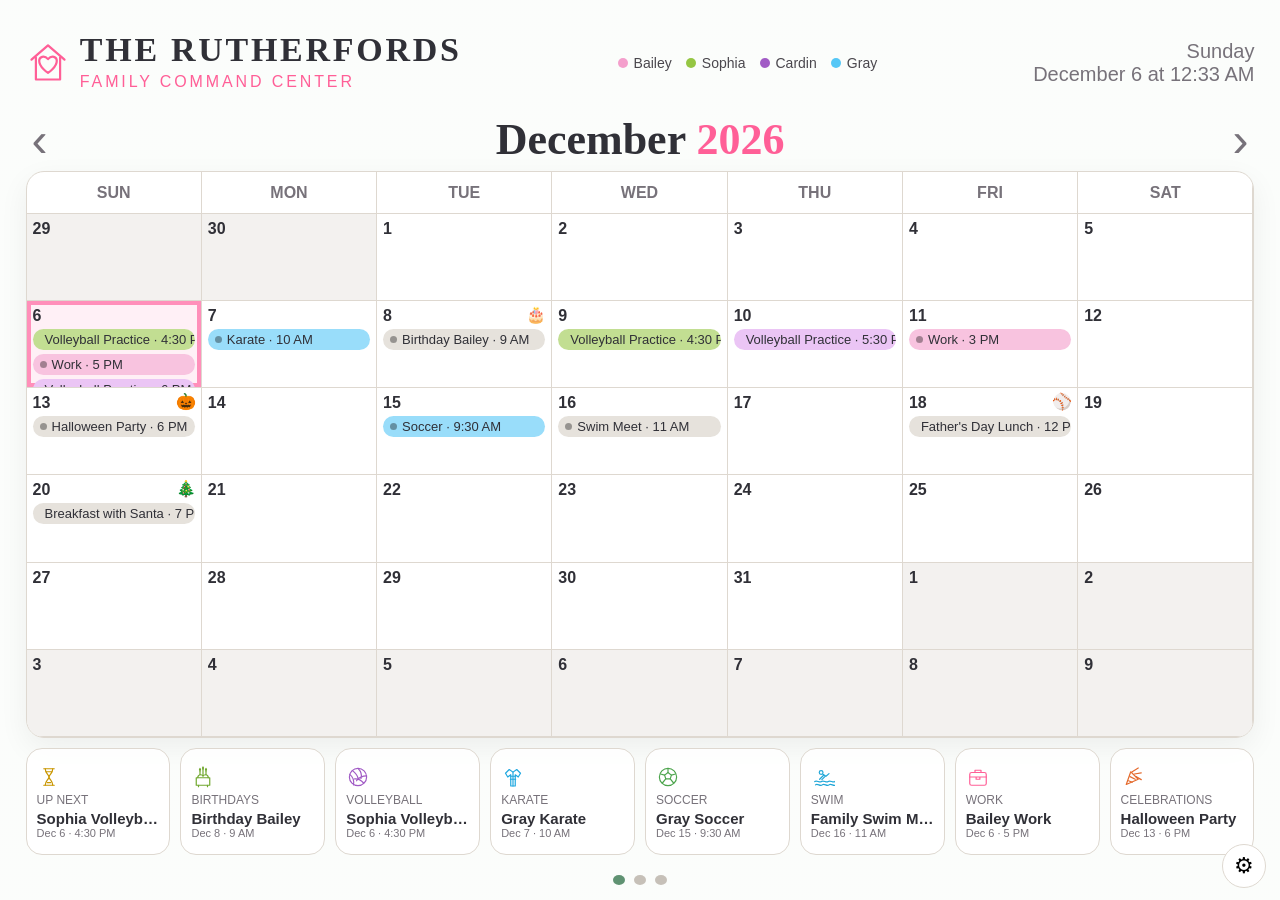
==== index.html @ 8d89a3e2 "Add files via upload v2.4 Silk Fire Debug" ====
<!doctype html>
<html lang="en">
<head>
  <meta charset="utf-8">
  <meta name="viewport" content="width=device-width,initial-scale=1">
  <title>The Rutherfords | Family Command Center</title>
  <link rel="stylesheet" href="styles.css?v=11">
</head>
<body>
  <button id="settingsBtn" class="settings-btn">⚙</button>

  <section id="month" class="slide active">
    <header class="brand-header">
      <div class="brand-lockup">
        <img class="brand-home" src="rutherford-logo.svg?v=6" alt="">
        <div><h1>THE RUTHERFORDS</h1><p>FAMILY COMMAND CENTER</p></div>
      </div>
      <div class="family-legend" aria-label="Family color legend">
        <span><i class="legend-dot bailey-dot"></i>Bailey</span>
        <span><i class="legend-dot sophia-dot"></i>Sophia</span>
        <span><i class="legend-dot cardin-dot"></i>Cardin</span>
        <span><i class="legend-dot gray-dot"></i>Gray</span>
      </div>
      <div id="clock1"></div>
    </header>
    <div class="title-row"><button id="prevMonth">‹</button><h2 id="monthTitle"></h2><button id="nextMonth">›</button></div>
    <div id="monthGrid" class="month-grid"></div>
    <div id="monthWidgets" class="widgets"></div>
  </section>

  <section id="week" class="slide">
    <header class="brand-header">
      <div class="brand-lockup">
        <img class="brand-home" src="rutherford-logo.svg?v=6" alt="">
        <div><h1>THE RUTHERFORDS</h1><p>FAMILY COMMAND CENTER</p></div>
      </div>
      <div class="family-legend" aria-label="Family color legend">
        <span><i class="legend-dot bailey-dot"></i>Bailey</span>
        <span><i class="legend-dot sophia-dot"></i>Sophia</span>
        <span><i class="legend-dot cardin-dot"></i>Cardin</span>
        <span><i class="legend-dot gray-dot"></i>Gray</span>
      </div>
      <div id="clock2"></div>
    </header>
    <div class="title-row"><h2>This Week</h2><span id="weekRange"></span></div>
    <div id="weekGrid" class="week-grid"></div>
    <div id="weekWidgets" class="widgets"></div>
  </section>

  <section id="today" class="slide">
    <header class="brand-header">
      <div class="brand-lockup">
        <img class="brand-home" src="rutherford-logo.svg?v=6" alt="">
        <div><h1>THE RUTHERFORDS</h1><p>FAMILY COMMAND CENTER</p></div>
      </div>
      <div class="family-legend" aria-label="Family color legend">
        <span><i class="legend-dot bailey-dot"></i>Bailey</span>
        <span><i class="legend-dot sophia-dot"></i>Sophia</span>
        <span><i class="legend-dot cardin-dot"></i>Cardin</span>
        <span><i class="legend-dot gray-dot"></i>Gray</span>
      </div>
      <div id="clock3"></div>
    </header>

    <div class="today-layout">
      <aside class="today-side">
        <div class="date-card">
          <div id="todayWeekday"></div>
          <div id="todayMonth"></div>
          <strong id="todayNumber"></strong>
          <div id="themeIcon"></div>
        </div>

        <div id="weatherCard" class="info-card weather-card">
          <div class="info-icon" id="weatherIcon"><svg class="weather-inline-icon" xmlns="http://www.w3.org/2000/svg" viewBox="0 0 64 64" fill="none" stroke="#f0a800" stroke-width="3.2" stroke-linecap="round" stroke-linejoin="round" aria-hidden="true">
  <circle cx="23" cy="22" r="10"/>
  <path d="M23 6v5M23 33v5M7 22h5M34 22h5M12 11l4 4M30 30l4 4M34 11l-4 4"/>
  <path d="M21 49h27c5 0 8-3 8-7s-3-7-8-7c-2-7-12-8-16-2-7-2-13 2-13 8 0 5 3 8 8 8Z"/>
</svg></div>
          <div>
            <div class="info-label">Weather</div>
            <div class="info-main" id="weatherMain">89° · Sunny</div>
            <div class="info-sub" id="weatherSub">High 92° · Low 74° · Rain 20%</div>
          </div>
        </div>

        <div id="countdownCard" class="info-card countdown-card hidden">
          <div class="info-icon" id="countdownIcon">⏳</div>
          <div>
            <div class="info-label">Countdown</div>
            <div class="info-main" id="countdownTitle"></div>
            <div class="info-sub" id="countdownDays"></div>
          </div>
        </div>
      </aside>

      <main class="today-main">
        <div class="title-row"><h2>Today</h2><span id="todayFull"></span></div>
        <div id="todayEvents"></div>
      </main>
    </div>

    <div id="todayWidgets" class="widgets"></div>
  </section>

  <section id="memory" class="slide memory">
    <div><h1>THE RUTHERFORDS</h1><h2>Family Memory</h2><p>Replace this placeholder with a favorite family photo.</p></div>
  </section>

  <div class="dots">
    <button data-slide="0" class="active"></button><button data-slide="1"></button><button data-slide="2"></button>
  </div>

  <dialog id="settings">
    <form method="dialog">
      <div class="dialog-head"><h2>Dashboard Settings</h2><button value="cancel">×</button></div>

      
      <section class="settings-section microsoft-section">
        <h3>Microsoft Calendar</h3>
        <div class="connection-row">
          <div>
            <strong id="microsoftStatus">Not connected</strong>
            <small id="microsoftAccount">Connect the Outlook account used by Artful Agenda.</small>
          </div>
          <div class="connection-actions">
            <button type="button" id="connectMicrosoft" class="primary-button">Connect Microsoft</button>
            <button type="button" id="disconnectMicrosoft" class="secondary-button hidden">Sign Out</button>
          </div>
        </div>
        <div id="calendarSelectionArea" class="calendar-selection hidden">
          <div class="calendar-selection-header">
            <strong>Calendars to display</strong>
            <button type="button" id="refreshCalendarData" class="secondary-button compact-button">Refresh Now</button>
          </div>
          <div id="calendarCheckboxes" class="calendar-checkboxes"></div>
          <small>“Your family” is selected automatically the first time it is found.</small>
        </div>
        <div id="calendarMessage" class="calendar-message"></div>
      </section>

      <label class="toggle">Automatic monthly themes <input id="autoTheme" type="checkbox"></label>
      <label>Manual theme
        <select id="manualTheme">
          <option value="default">Default</option>
          <option value="january">January · Winter</option>
          <option value="february">February · Valentine’s</option>
          <option value="march">March · St. Patrick’s</option>
          <option value="april">April · Spring / Easter</option>
          <option value="may">May · Spring</option>
          <option value="june">June · Summer</option>
          <option value="july">July · Patriotic</option>
          <option value="august">August · Back to School</option>
          <option value="september">September · Fall</option>
          <option value="october">October · Halloween</option>
          <option value="november">November · Thanksgiving</option>
          <option value="december">December · Christmas</option>
        </select>
      </label>

      <label>Custom background <input id="customBg" type="file" accept="image/*"></label>

      <div class="timings">
        <label>Month seconds <input id="monthSec" type="number" min="5" max="120"></label>
        <label>Week seconds <input id="weekSec" type="number" min="5" max="120"></label>
        <label>Today seconds <input id="todaySec" type="number" min="5" max="120"></label>
      </div>

      <label>Family Memory
        <select id="memoryFreq">
          <option value="off">Off</option>
          <option value="20">After 20 rotations</option>
          <option value="hourly">Once an hour</option>
        </select>
      </label>

      <label class="toggle">Birthday icons <input id="birthdayIcons" type="checkbox"></label>
      <label class="toggle">Holiday icons <input id="holidayIcons" type="checkbox"></label>
      <label class="toggle">Show weather <input id="showWeather" type="checkbox"></label>
      <label class="toggle">Show countdown <input id="showCountdown" type="checkbox"></label>

      <label>Weather location <input id="weatherLocation" type="text" placeholder="Smiths Station, AL"></label>

      <div class="actions"><button id="resetBtn" type="button">Reset</button><button id="saveBtn" value="save">Save & Close</button></div>
      <p class="version">Version 2.4 · Fire TV Safe Area</p>
    </form>
  </dialog>

  <script src="msal-browser.min.js?v=11"></script>
  <script src="app.js?v=11"></script>
</body>
</html>
---- styles.css ----
:root{
--bailey:#f49fcc;--sophia:#95c643;--cardin:#e2a9f1;--gray:#55c7f6;
--bg:#f7f5f1;--surface:rgba(255,255,255,.92);--ink:#303037;--muted:#77727a;--line:#ded8d0;--theme:#9d8f7e;--icon:"✦";--art:none
}
*{box-sizing:border-box}html,body{margin:0;width:100%;height:100%;overflow:hidden;font-family:Arial,sans-serif;color:var(--ink);background:linear-gradient(rgba(255,255,255,.78),rgba(255,255,255,.78)),var(--art),var(--bg);background-size:cover;background-position:center}
body:before,body:after{content:var(--icon);position:fixed;font-size:64px;opacity:.14;color:var(--theme);z-index:0}body:before{top:18px;left:24px}body:after{right:24px;bottom:24px}
.slide{display:none;position:relative;z-index:1;width:100%;height:100%;padding:2vh 2vw 5vh}.slide.active{display:flex;flex-direction:column;animation:fade .6s}@keyframes fade{from{opacity:.2}to{opacity:1}}
header{height:10vh;display:flex;justify-content:space-between;align-items:center}header h1{font-family:Georgia,serif;letter-spacing:.08em;margin:0;font-size:38px}header p{margin:4px 0;color:var(--muted);letter-spacing:.16em}header>div:last-child{text-align:right;color:var(--muted);font-size:20px}
.title-row{display:flex;align-items:center;justify-content:space-between;height:7vh}.title-row h2{font-family:Georgia,serif;margin:0;font-size:44px}.title-row button{border:0;background:transparent;font-size:48px;color:var(--muted)}
.month-grid{flex:1;display:grid;grid-template-columns:repeat(7,1fr);grid-template-rows:42px repeat(6,1fr);background:var(--surface);border:1px solid var(--line);border-radius:18px;overflow:hidden;box-shadow:0 10px 30px rgba(0,0,0,.06)}
.weekday,.day{border-right:1px solid var(--line);border-bottom:1px solid var(--line)}.weekday{display:grid;place-items:center;color:var(--muted);font-weight:700;text-transform:uppercase}.day{position:relative;padding:6px;background:rgba(255,255,255,.75);overflow:hidden}.day.out{background:rgba(238,236,232,.7)}.day.today{box-shadow:inset 0 0 0 4px color-mix(in srgb,var(--theme) 42%,white)}.num{font-weight:700}.special{position:absolute;top:4px;right:5px}
.pill{display:flex;align-items:center;gap:5px;margin-top:4px;padding:3px 7px;border-radius:999px;font-size:13px;white-space:nowrap;overflow:hidden;text-overflow:ellipsis}.pill:before{content:"";width:7px;height:7px;border-radius:50%;background:rgba(0,0,0,.35)}.bailey{background:color-mix(in srgb,var(--bailey) 62%,white)}.sophia{background:color-mix(in srgb,var(--sophia) 58%,white)}.cardin{background:color-mix(in srgb,var(--cardin) 68%,white)}.gray{background:color-mix(in srgb,var(--gray) 60%,white)}.family{background:#e6e2dc}
.widgets{height:13vh;display:grid;grid-auto-flow:column;grid-auto-columns:minmax(0,1fr);gap:10px;padding-top:10px}.widget{background:var(--surface);border:1px solid var(--line);border-radius:16px;padding:10px;overflow:hidden}.widget-title{color:var(--muted);font-size:13px;text-transform:uppercase}.widget-main{font-weight:700;margin-top:6px;white-space:nowrap;overflow:hidden;text-overflow:ellipsis}.widget-sub{font-size:12px;color:var(--muted);white-space:nowrap;overflow:hidden;text-overflow:ellipsis}
.week-grid{flex:1;display:grid;grid-template-columns:repeat(7,1fr);gap:10px}.week-col{background:var(--surface);border:1px solid var(--line);border-radius:15px;overflow:hidden}.week-col.today{box-shadow:inset 0 0 0 4px color-mix(in srgb,var(--theme) 42%,white)}.week-head{text-align:center;border-bottom:1px solid var(--line);padding:10px}.week-head span{display:block;color:var(--muted);text-transform:uppercase;font-size:13px}.week-head strong{font-family:Georgia,serif;font-size:34px}.week-event{margin:7px;padding:8px;border-radius:10px}.week-event small{color:#666}.week-event b{display:block;margin-top:3px}

.today-layout{flex:1;display:grid;grid-template-columns:27% 1fr;gap:14px}
.today-side{display:grid;grid-template-rows:minmax(0,1fr) auto auto;gap:10px;min-height:0}
.date-card,.today-main,.info-card{background:var(--surface);border:1px solid var(--line);border-radius:20px;box-shadow:0 10px 30px rgba(0,0,0,.06)}
.date-card{display:flex;flex-direction:column;align-items:center;justify-content:center;position:relative;min-height:0}.date-card>div:first-child{text-transform:uppercase;color:var(--muted);letter-spacing:.12em}.date-card>div:nth-child(2){font-family:Georgia,serif;font-size:44px}.date-card strong{font-family:Georgia,serif;font-size:120px;line-height:.9}.date-card>div:last-child{position:absolute;top:18px;right:18px;font-size:36px}
.info-card{display:grid;grid-template-columns:auto 1fr;gap:12px;align-items:center;padding:12px 14px}.info-icon{font-size:34px}.info-label{font-size:12px;text-transform:uppercase;letter-spacing:.08em;color:var(--muted)}.info-main{font-size:22px;font-weight:700}.info-sub{font-size:13px;color:var(--muted);margin-top:3px}.hidden{display:none!important}
.today-main{padding:12px;overflow:hidden}.today-event{display:grid;grid-template-columns:18% 1fr;align-items:center;padding:12px;margin-bottom:9px;border-radius:14px}.today-event .time{font-size:25px;color:#666}.today-event .person{text-transform:uppercase;font-size:13px;letter-spacing:.08em}.today-event .title{font-family:Georgia,serif;font-size:34px;font-weight:700}
.memory{justify-content:flex-end!important;background:linear-gradient(135deg,rgba(244,213,231,.88),rgba(199,232,247,.88));padding:7vh 6vw}.memory h2{font-family:Georgia,serif;font-size:90px;margin:10px 0}.memory p{font-size:26px}
.settings-btn{position:fixed;right:14px;bottom:12px;z-index:20;width:44px;height:44px;border-radius:50%;border:1px solid var(--line);background:white;font-size:22px}.dots{position:fixed;z-index:20;left:50%;bottom:15px;transform:translateX(-50%);display:flex;gap:9px}.dots button{width:10px;height:10px;border-radius:50%;border:0;background:#c6c0b8}.dots button.active{background:var(--theme)}
dialog{width:min(720px,92vw);border:0;border-radius:22px;padding:0;box-shadow:0 30px 80px rgba(0,0,0,.3)}dialog::backdrop{background:rgba(0,0,0,.45)}dialog form{padding:24px;background:#fbfaf8}.dialog-head{display:flex;justify-content:space-between}.dialog-head h2{font-family:Georgia,serif;font-size:34px;margin:0}.dialog-head button{border:0;background:transparent;font-size:30px}label{display:grid;gap:6px;margin-top:16px;font-weight:700}.toggle{grid-template-columns:1fr auto;align-items:center}.toggle input{width:22px;height:22px}.timings{display:grid;grid-template-columns:repeat(3,1fr);gap:12px}input,select{padding:10px;border:1px solid var(--line);border-radius:10px;font:inherit}.actions{display:flex;justify-content:space-between;margin-top:20px}.actions button{padding:10px 16px;border-radius:10px;border:1px solid var(--line);font-weight:700}.actions button:last-child{background:#444;color:white}.version{text-align:center;color:var(--muted);font-size:12px;margin-top:18px}
.theme-january{--bg:#edf4f8;--theme:#7ca8c8;--icon:"❄"}.theme-february{--bg:#fff0f4;--theme:#db789c;--icon:"♥"}.theme-march{--bg:#eff8ec;--theme:#69a652;--icon:"☘"}.theme-april{--bg:#fff7ec;--theme:#df9a73;--icon:"🐇"}.theme-may{--bg:#f3faef;--theme:#8cad7f;--icon:"✿"}.theme-june{--bg:#fff8dc;--theme:#dfb840;--icon:"☀"}.theme-july{--bg:#eef4fb;--theme:#5c79ad;--icon:"★"}.theme-august{--bg:#fff3df;--theme:#c26f4f;--icon:"✎"}.theme-september{--bg:#f8efe4;--theme:#aa7950;--icon:"🍂"}.theme-october{--bg:#fff0e4;--theme:#d56f2d;--icon:"🎃"}.theme-november{--bg:#f5eadb;--theme:#9b6b43;--icon:"🦃"}.theme-december{--bg:#edf5ef;--theme:#5f9272;--icon:"🎄"}.theme-default{--bg:#f7f5f1;--theme:#9d8f7e;--icon:"✦"}


/* --- Polish pass: approved header, pink today highlight, balanced Today cards --- */
:root{
  --accent-pink:#ff5f97;
  --today-pink-bg:#fff0f6;
  --today-pink-border:#ff8fba;
}

.brand-header{
  grid-template-columns: 1.25fr 1fr auto;
  gap: 1.6vw;
}
.brand-lockup{
  display:flex;
  align-items:center;
  gap:.8vw;
}
.brand-home{
  color:var(--accent-pink);
  font-size:34px;
  line-height:1;
  min-width:42px;
}
.brand-lockup h1{
  font-size:34px;
}
.brand-lockup p{
  color:var(--accent-pink);
  letter-spacing:.18em;
}
.family-legend{
  display:flex;
  align-items:center;
  justify-content:center;
  gap:1.1vw;
  font-size:14px;
  color:#4a474d;
  white-space:nowrap;
}
.family-legend span{
  display:flex;
  align-items:center;
  gap:6px;
}
.legend-dot{
  width:10px;
  height:10px;
  border-radius:50%;
  display:inline-block;
}
.bailey-dot{background:var(--bailey)}
.sophia-dot{background:var(--sophia)}
.cardin-dot{background:#a15bc5}
.gray-dot{background:var(--gray)}

.day.today{
  background:var(--today-pink-bg);
  box-shadow:inset 0 0 0 4px var(--today-pink-border);
}
.week-col.today{
  background:var(--today-pink-bg);
  box-shadow:inset 0 0 0 4px var(--today-pink-border);
}

#monthTitle .month-name{
  color:var(--ink);
}
#monthTitle .month-year{
  color:var(--accent-pink);
}

.today-side{
  grid-template-rows:repeat(3, minmax(0,1fr));
}
.date-card,.weather-card,.countdown-card{
  min-height:0;
}
.info-card{
  padding:18px 18px;
}
.info-icon{
  font-size:46px;
}
.info-main{
  font-size:28px;
}
.info-sub{
  font-size:15px;
}
.date-card>div:nth-child(2){
  font-size:38px;
}
.date-card strong{
  font-size:96px;
}
.date-card>div:last-child{
  font-size:30px;
}

@media (max-width:1200px){
  .brand-header{
    grid-template-columns:1.15fr 1fr auto;
  }
  .family-legend{
    gap:.7vw;
    font-size:12px;
  }
  .brand-lockup h1{
    font-size:30px;
  }
}


/* --- Build 5: right-sized icons and reliable weather icon --- */
body::before,
body::after{
  display:none;
}

.brand-home{
  width:44px;
  height:44px;
  min-width:44px;
}

.widget{
  grid-template-columns:30px minmax(0,1fr);
  column-gap:8px;
  padding:9px 10px;
  align-content:center;
}

.widget-icon-wrap{
  width:28px;
  height:28px;
}

.widget-icon-img{
  width:24px;
  height:24px;
  max-width:24px;
  max-height:24px;
}

.widget-title{
  font-size:12px;
}

.widget-main{
  font-size:15px;
  margin-top:3px;
}

.widget-sub{
  font-size:11px;
}

.info-card .info-icon{
  width:48px;
  height:48px;
  display:grid;
  place-items:center;
}

.info-card .info-icon img,
.weather-inline-icon{
  width:42px;
  height:42px;
  display:block;
}

.widgets{
  align-items:stretch;
}

.widget-text{
  align-self:center;
}


/* --- Version 2: Microsoft Calendar connection --- */
.settings-section{
  margin-top:16px;
  padding:16px;
  border:1px solid var(--line);
  border-radius:14px;
  background:#fff;
}
.settings-section h3{
  margin:0 0 12px;
  font-family:Georgia,serif;
  font-size:22px;
}
.connection-row{
  display:flex;
  align-items:center;
  justify-content:space-between;
  gap:16px;
}
.connection-row small{
  display:block;
  color:var(--muted);
  margin-top:4px;
}
.connection-actions{
  display:flex;
  gap:8px;
  flex-shrink:0;
}
.primary-button,.secondary-button{
  padding:9px 13px;
  border-radius:9px;
  font-weight:700;
  cursor:pointer;
}
.primary-button{
  border:1px solid #333;
  background:#333;
  color:#fff;
}
.secondary-button{
  border:1px solid var(--line);
  background:#fff;
  color:var(--ink);
}
.compact-button{
  padding:6px 10px;
  font-size:12px;
}
.calendar-selection{
  margin-top:14px;
  padding-top:14px;
  border-top:1px solid var(--line);
}
.calendar-selection-header{
  display:flex;
  justify-content:space-between;
  align-items:center;
  margin-bottom:9px;
}
.calendar-checkboxes{
  display:grid;
  grid-template-columns:repeat(2,minmax(0,1fr));
  gap:7px 12px;
  margin-bottom:8px;
}
.calendar-checkbox{
  display:flex;
  align-items:center;
  gap:8px;
  margin:0;
  padding:8px 9px;
  border:1px solid var(--line);
  border-radius:9px;
  font-weight:600;
}
.calendar-checkbox input{
  width:18px;
  height:18px;
  margin:0;
}
.calendar-swatch{
  width:10px;
  height:10px;
  border-radius:50%;
  background:#999;
  flex:0 0 auto;
}
.calendar-message{
  margin-top:10px;
  min-height:18px;
  color:var(--muted);
  font-size:13px;
}
.calendar-message.error{color:#a52626}
.calendar-message.success{color:#39751e}
.live-data-badge{
  display:inline-flex;
  align-items:center;
  gap:5px;
  margin-left:8px;
  padding:3px 7px;
  border-radius:999px;
  background:#edf7e9;
  color:#3d7624;
  font-size:11px;
  font-family:Arial,sans-serif;
  vertical-align:middle;
}
@media(max-width:700px){
  .connection-row{align-items:flex-start;flex-direction:column}
  .calendar-checkboxes{grid-template-columns:1fr}
}


/* =========================================================
   Version 2.2 — Amazon Silk / Fire TV forced layout
   Silk often reports a smaller CSS viewport, so the earlier
   min-width media query did not activate. These rules use a
   .fire-tv class added by JavaScript instead.
   ========================================================= */

html.fire-tv,
body.fire-tv {
  width: 100%;
  height: 100%;
  overflow: hidden;
}

.fire-tv .slide {
  height: 100vh;
  padding: 1vh 1.5vw 5.2vh;
}

.fire-tv .brand-header {
  height: 8vh;
  min-height: 8vh;
}

.fire-tv .brand-home {
  width: 40px;
  height: 40px;
  min-width: 40px;
}

.fire-tv .brand-lockup h1 {
  font-size: 30px;
  line-height: 1;
}

.fire-tv .brand-lockup p {
  font-size: 11px;
  margin-top: 3px;
}

.fire-tv .family-legend {
  font-size: 12px;
  gap: 10px;
}

.fire-tv .header-date {
  font-size: 17px;
  line-height: 1.15;
}

/* MONTH */
.fire-tv #month .title-row {
  height: 6.2vh;
  min-height: 6.2vh;
  margin-bottom: .4vh;
  position: relative;
  z-index: 5;
}

.fire-tv #month .title-row h2,
.fire-tv #monthTitle {
  font-size: 44px;
  line-height: 1;
  margin: 0;
}

.fire-tv #month .month-grid {
  flex: 1 1 auto;
  height: auto;
  min-height: 0;
}

.fire-tv #month .widgets {
  height: 14vh;
  min-height: 14vh;
  padding-top: .7vh;
}

/* WEEK */
.fire-tv #week .title-row {
  height: 5.4vh;
  min-height: 5.4vh;
}

.fire-tv #week .title-row h2 {
  font-size: 30px;
  line-height: 1;
}

.fire-tv #week .week-grid {
  flex: 1 1 auto;
  height: auto;
  min-height: 0;
}

.fire-tv #week .widgets {
  height: 14vh;
  min-height: 14vh;
  padding-top: .7vh;
}

.fire-tv .week-head {
  padding: 5px 4px;
}

.fire-tv .week-head strong {
  font-size: 31px;
}

.fire-tv .week-event {
  margin: 4px 5px;
  padding: 6px;
}

.fire-tv .week-event b {
  font-size: 15px;
  line-height: 1.08;
}

.fire-tv .week-event small {
  font-size: 12px;
}

/* TODAY */
.fire-tv #today .today-layout {
  flex: 1 1 auto;
  min-height: 0;
  gap: 10px;
}

.fire-tv #today .today-main {
  min-height: 0;
  overflow: hidden;
}

.fire-tv #today .today-main .title-row {
  height: 5.4vh;
  min-height: 5.4vh;
  padding-bottom: 4px;
}

.fire-tv #today .today-main .title-row h2 {
  font-size: 38px;
  line-height: 1;
  margin: 0;
}

.fire-tv #today #todayEvents {
  height: calc(100% - 5.4vh);
  overflow: hidden;
}

.fire-tv #today .today-event {
  padding: 9px 12px;
  margin-bottom: 7px;
}

.fire-tv #today .today-event .time {
  font-size: 22px;
}

.fire-tv #today .today-event .title {
  font-size: 29px;
  line-height: 1.05;
}

.fire-tv #today .widgets {
  height: 14vh;
  min-height: 14vh;
  padding-top: .7vh;
}

.fire-tv .today-side {
  min-height: 0;
}

.fire-tv .date-card strong {
  font-size: 88px;
}

.fire-tv .date-card > div:nth-child(2) {
  font-size: 32px;
}

.fire-tv .info-card {
  padding: 10px 12px;
}

.fire-tv .info-main {
  font-size: 23px;
}

.fire-tv .info-sub {
  font-size: 12px;
  line-height: 1.12;
}

/* FOOTERS */
.fire-tv .widgets {
  overflow: hidden;
  align-items: stretch;
}

.fire-tv .widget {
  padding: 7px 8px;
}

.fire-tv .widget-icon-wrap {
  width: 25px;
  height: 25px;
}

.fire-tv .widget-icon-img {
  width: 21px;
  height: 21px;
}

.fire-tv .widget-title {
  font-size: 10px;
}

.fire-tv .widget-main {
  font-size: 13px;
  line-height: 1.05;
}

.fire-tv .widget-sub {
  font-size: 10px;
  line-height: 1.05;
}

.fire-tv .dots,
.fire-tv .slide-dots {
  bottom: .5vh;
}


/* =========================================================
   Version 2.3 — Desktop-match Fire TV mode
   Renders the same 1920×1080 layout used on the computer,
   then scales the entire dashboard to fit Amazon Silk.
   ========================================================= */

html.fire-tv,
body.fire-tv {
  width: 100%;
  height: 100%;
  margin: 0;
  overflow: hidden !important;
  background: #f7f5f1;
}

.fire-tv #app {
  position: fixed;
  left: var(--tv-left, 0px);
  top: var(--tv-top, 0px);
  width: 1920px;
  height: 1080px;
  transform: scale(var(--tv-scale, 1));
  transform-origin: top left;
  overflow: hidden;
}

/* Restore the regular desktop dimensions inside the virtual stage. */
.fire-tv .slide {
  width: 1920px !important;
  height: 1080px !important;
  padding: 22px 34px 58px !important;
}

.fire-tv .brand-header {
  height: 108px !important;
  min-height: 108px !important;
}

.fire-tv .brand-home {
  width: 48px !important;
  height: 48px !important;
  min-width: 48px !important;
}

.fire-tv .brand-lockup h1 {
  font-size: 38px !important;
  line-height: 1.05 !important;
}

.fire-tv .brand-lockup p {
  font-size: 15px !important;
  margin-top: 4px !important;
}

.fire-tv .family-legend {
  font-size: 14px !important;
  gap: 18px !important;
}

.fire-tv .header-date {
  font-size: 22px !important;
  line-height: 1.22 !important;
}

/* Month — identical proportions to desktop */
.fire-tv #month .title-row {
  height: 76px !important;
  min-height: 76px !important;
  margin: 0 !important;
}

.fire-tv #month .title-row h2,
.fire-tv #monthTitle {
  font-size: 54px !important;
  line-height: 1 !important;
}

.fire-tv #month .month-grid {
  flex: 1 1 auto !important;
  height: auto !important;
  min-height: 0 !important;
}

.fire-tv #month .widgets {
  height: 132px !important;
  min-height: 132px !important;
  padding-top: 12px !important;
}

/* Week — same visual hierarchy as desktop */
.fire-tv #week .title-row {
  height: 68px !important;
  min-height: 68px !important;
}

.fire-tv #week .title-row h2 {
  font-size: 44px !important;
  line-height: 1 !important;
}

.fire-tv #week .week-grid {
  flex: 1 1 auto !important;
  height: auto !important;
  min-height: 0 !important;
}

.fire-tv #week .widgets {
  height: 132px !important;
  min-height: 132px !important;
  padding-top: 12px !important;
}

.fire-tv .week-head {
  padding: 10px 5px !important;
}

.fire-tv .week-head strong {
  font-size: 38px !important;
}

.fire-tv .week-event {
  margin: 7px !important;
  padding: 8px !important;
}

.fire-tv .week-event b {
  font-size: 17px !important;
  line-height: 1.12 !important;
}

.fire-tv .week-event small {
  font-size: 13px !important;
}

/* Today — desktop spacing, no overlap */
.fire-tv #today .today-layout {
  flex: 1 1 auto !important;
  min-height: 0 !important;
  gap: 16px !important;
}

.fire-tv #today .today-main {
  min-height: 0 !important;
  overflow: hidden !important;
}

.fire-tv #today .today-main .title-row {
  height: 72px !important;
  min-height: 72px !important;
  padding-bottom: 8px !important;
}

.fire-tv #today .today-main .title-row h2 {
  font-size: 50px !important;
  line-height: 1 !important;
  margin: 0 !important;
}

.fire-tv #today #todayEvents {
  height: calc(100% - 72px) !important;
  overflow: hidden !important;
}

.fire-tv #today .today-event {
  padding: 14px 18px !important;
  margin-bottom: 10px !important;
}

.fire-tv #today .today-event .time {
  font-size: 27px !important;
}

.fire-tv #today .today-event .title {
  font-size: 40px !important;
  line-height: 1.05 !important;
}

.fire-tv #today .widgets {
  height: 132px !important;
  min-height: 132px !important;
  padding-top: 12px !important;
}

.fire-tv .date-card strong {
  font-size: 132px !important;
}

.fire-tv .date-card > div:nth-child(2) {
  font-size: 45px !important;
}

.fire-tv .info-card {
  padding: 18px !important;
}

.fire-tv .info-main {
  font-size: 28px !important;
}

.fire-tv .info-sub {
  font-size: 15px !important;
  line-height: 1.15 !important;
}

/* Footer cards */
.fire-tv .widgets {
  overflow: hidden !important;
  align-items: stretch !important;
}

.fire-tv .widget {
  padding: 10px 12px !important;
}

.fire-tv .widget-icon-wrap {
  width: 30px !important;
  height: 30px !important;
}

.fire-tv .widget-icon-img {
  width: 24px !important;
  height: 24px !important;
}

.fire-tv .widget-title {
  font-size: 12px !important;
}

.fire-tv .widget-main {
  font-size: 15px !important;
  line-height: 1.08 !important;
}

.fire-tv .widget-sub {
  font-size: 12px !important;
  line-height: 1.08 !important;
}

.fire-tv .dots,
.fire-tv .slide-dots {
  bottom: 12px !important;
}

/* Dialog stays usable on the virtual stage. */
.fire-tv dialog {
  max-height: 920px;
}


/* Version 2.4 — Fire TV safe-area refinement */
.fire-tv .slide {
  padding-bottom: 72px !important;
}

.fire-tv #month .widgets,
.fire-tv #week .widgets,
.fire-tv #today .widgets {
  height: 122px !important;
  min-height: 122px !important;
}

.fire-tv .dots,
.fire-tv .slide-dots {
  bottom: 20px !important;
}

.fire-tv .settings-btn {
  right: 22px !important;
  bottom: 22px !important;
}
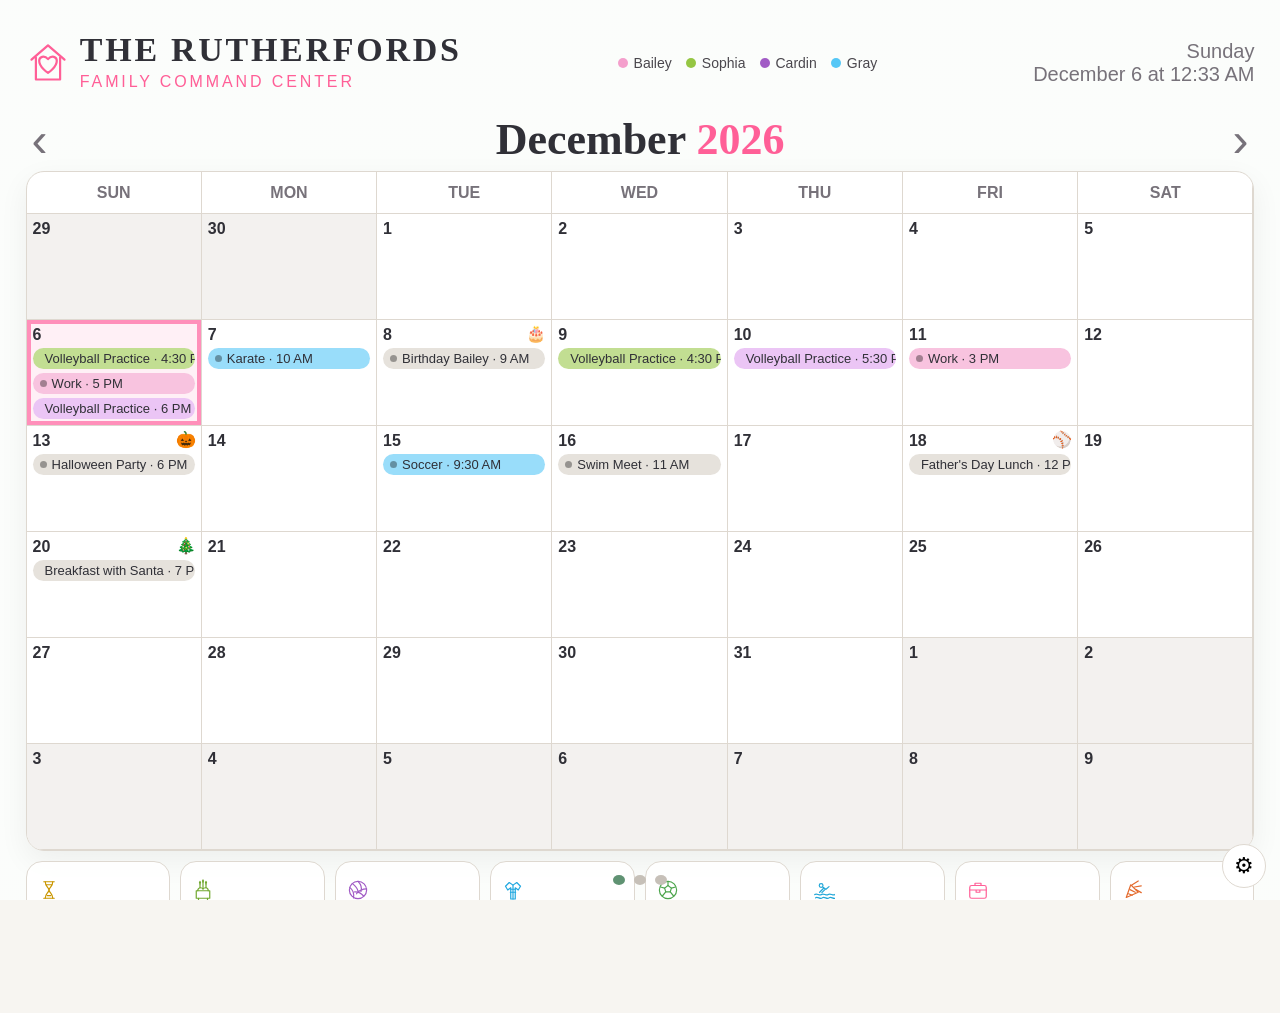
==== commit 968c610a: "Add files via upload v2.5 Screen Debug" ====
--- a/index.html
+++ b/index.html
@@ -4,9 +4,10 @@
   <meta charset="utf-8">
   <meta name="viewport" content="width=device-width,initial-scale=1">
   <title>The Rutherfords | Family Command Center</title>
-  <link rel="stylesheet" href="styles.css?v=11">
+  <link rel="stylesheet" href="styles.css?v=12">
 </head>
 <body>
+  <div id="app">
   <button id="settingsBtn" class="settings-btn">⚙</button>
 
   <section id="month" class="slide active">
@@ -182,11 +183,13 @@
       <label>Weather location <input id="weatherLocation" type="text" placeholder="Smiths Station, AL"></label>
 
       <div class="actions"><button id="resetBtn" type="button">Reset</button><button id="saveBtn" value="save">Save & Close</button></div>
-      <p class="version">Version 2.4 · Fire TV Safe Area</p>
+      <p class="version">Version 2.5 · True Desktop Scale</p>
     </form>
   </dialog>
 
-  <script src="msal-browser.min.js?v=11"></script>
-  <script src="app.js?v=11"></script>
+  </div>
+
+  <script src="msal-browser.min.js?v=12"></script>
+  <script src="app.js?v=12"></script>
 </body>
 </html>
--- a/styles.css
+++ b/styles.css
@@ -805,24 +805,47 @@
 }
 
 
-/* Version 2.4 — Fire TV safe-area refinement */
+/* =========================================================
+   Version 2.5 — True desktop-scale Fire TV mode
+   The previous build targeted #app, but #app did not exist.
+   This build adds the wrapper and scales the complete layout.
+   ========================================================= */
+
+html.fire-tv,
+body.fire-tv {
+  width: 100%;
+  height: 100%;
+  margin: 0;
+  overflow: hidden !important;
+  background: #f7f5f1;
+}
+
+.fire-tv #app {
+  position: fixed !important;
+  left: var(--tv-left, 0px) !important;
+  top: var(--tv-top, 0px) !important;
+  width: 1920px !important;
+  height: 1080px !important;
+  transform: scale(var(--tv-scale, 1)) !important;
+  transform-origin: top left !important;
+  overflow: hidden !important;
+}
+
 .fire-tv .slide {
-  padding-bottom: 72px !important;
-}
-
-.fire-tv #month .widgets,
-.fire-tv #week .widgets,
-.fire-tv #today .widgets {
-  height: 122px !important;
-  min-height: 122px !important;
-}
-
-.fire-tv .dots,
-.fire-tv .slide-dots {
-  bottom: 20px !important;
-}
+  width: 1920px !important;
+  height: 1080px !important;
+}
+
+/* Do not independently enlarge Fire TV components. Use desktop proportions. */
+.fire-tv .brand-lockup h1 { font-size: 38px !important; }
+.fire-tv .brand-lockup p { font-size: 15px !important; }
+.fire-tv .family-legend { font-size: 14px !important; }
+.fire-tv #month .title-row h2,
+.fire-tv #monthTitle { font-size: 54px !important; }
+.fire-tv #week .title-row h2 { font-size: 44px !important; }
+.fire-tv #today .today-main .title-row h2 { font-size: 50px !important; }
 
 .fire-tv .settings-btn {
-  right: 22px !important;
-  bottom: 22px !important;
-}
+  right: 18px !important;
+  bottom: 18px !important;
+}
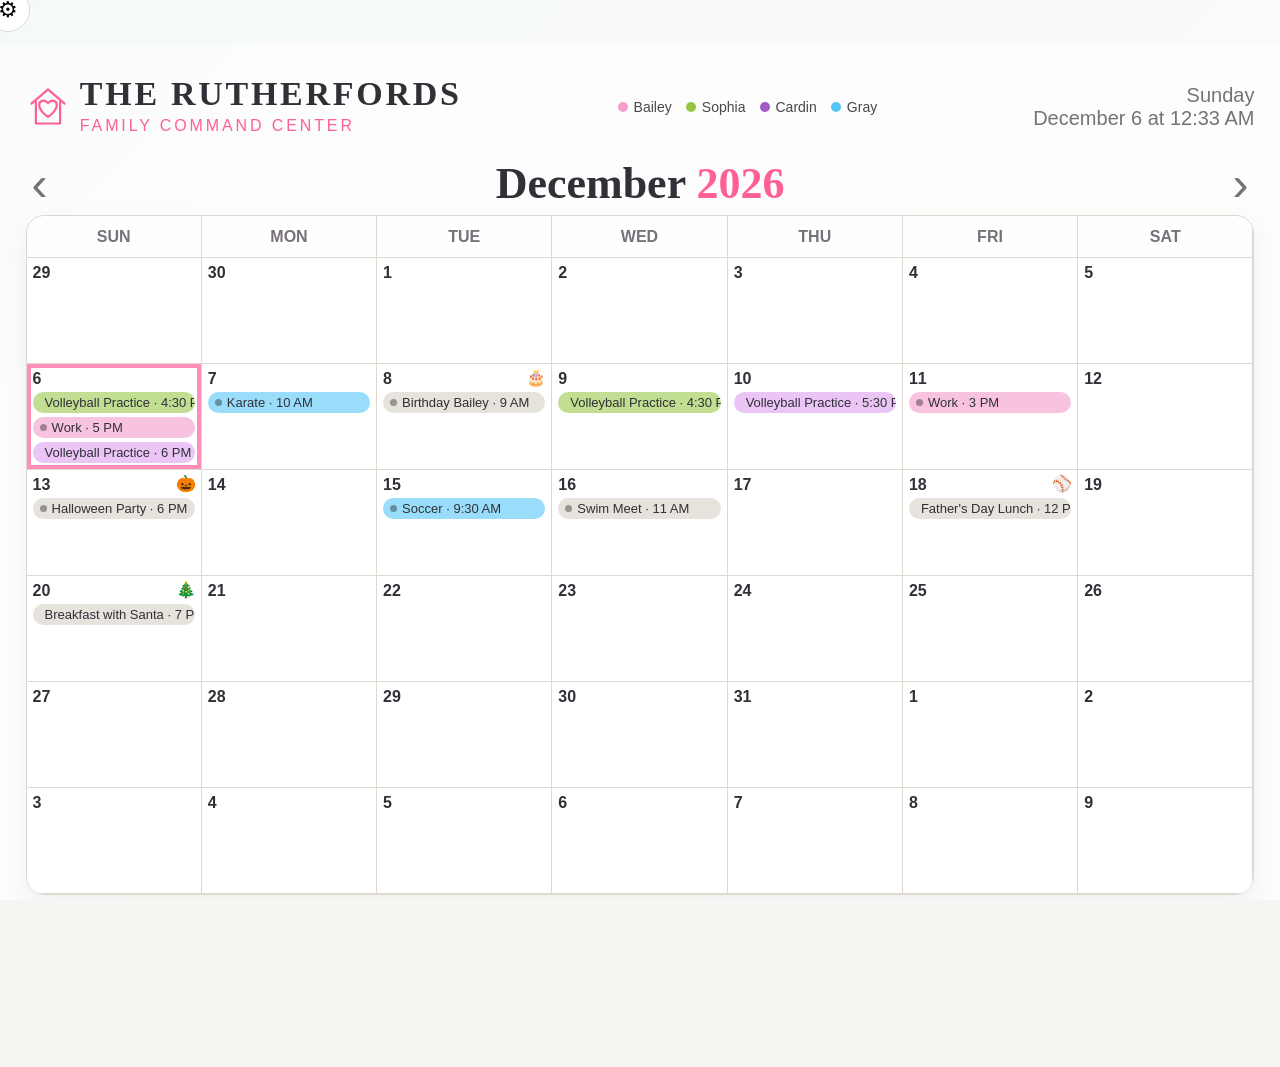
==== commit 723d0c9f: "Add files via upload v2.72" ====
--- a/index.html
+++ b/index.html
@@ -4,10 +4,11 @@
   <meta charset="utf-8">
   <meta name="viewport" content="width=device-width,initial-scale=1">
   <title>The Rutherfords | Family Command Center</title>
-  <link rel="stylesheet" href="styles.css?v=12">
+  <link rel="stylesheet" href="styles.css?v=15">
 </head>
 <body>
   <div id="app">
+    <div id="themeBackdrop" aria-hidden="true"></div>
   <button id="settingsBtn" class="settings-btn">⚙</button>
 
   <section id="month" class="slide active">
@@ -112,6 +113,9 @@
     <button data-slide="0" class="active"></button><button data-slide="1"></button><button data-slide="2"></button>
   </div>
 
+
+  </div>
+
   <dialog id="settings">
     <form method="dialog">
       <div class="dialog-head"><h2>Dashboard Settings</h2><button value="cancel">×</button></div>
@@ -140,8 +144,8 @@
         <div id="calendarMessage" class="calendar-message"></div>
       </section>
 
-      <label class="toggle">Automatic monthly themes <input id="autoTheme" type="checkbox"></label>
-      <label>Manual theme
+      <label class="toggle">Automatic monthly backgrounds <input id="autoTheme" type="checkbox"></label>
+      <label>Manual monthly background
         <select id="manualTheme">
           <option value="default">Default</option>
           <option value="january">January · Winter</option>
@@ -178,18 +182,41 @@
       <label class="toggle">Birthday icons <input id="birthdayIcons" type="checkbox"></label>
       <label class="toggle">Holiday icons <input id="holidayIcons" type="checkbox"></label>
       <label class="toggle">Show weather <input id="showWeather" type="checkbox"></label>
-      <label class="toggle">Show countdown <input id="showCountdown" type="checkbox"></label>
+
+      <section class="settings-section countdown-settings">
+        <div class="section-heading-row">
+          <div>
+            <h3>Countdown</h3>
+            <small>Create a countdown without editing the code.</small>
+          </div>
+          <label class="mini-toggle">
+            <span>Show</span>
+            <input id="showCountdown" type="checkbox">
+          </label>
+        </div>
+
+        <div class="countdown-settings-grid">
+          <label>Until
+            <input id="countdownLabel" type="text" placeholder="Christmas, My Birthday, Family Vacation">
+          </label>
+          <label>Target date
+            <input id="countdownDate" type="date">
+          </label>
+        </div>
+
+        <div id="countdownPreview" class="countdown-preview">
+          Select a date to calculate the number of days.
+        </div>
+      </section>
 
       <label>Weather location <input id="weatherLocation" type="text" placeholder="Smiths Station, AL"></label>
 
       <div class="actions"><button id="resetBtn" type="button">Reset</button><button id="saveBtn" value="save">Save & Close</button></div>
-      <p class="version">Version 2.5 · True Desktop Scale</p>
+      <p class="version">Version 2.8 · Settings & Background Fix</p>
     </form>
   </dialog>
 
-  </div>
-
-  <script src="msal-browser.min.js?v=12"></script>
-  <script src="app.js?v=12"></script>
+  <script src="msal-browser.min.js?v=15"></script>
+  <script src="app.js?v=15"></script>
 </body>
 </html>
--- a/styles.css
+++ b/styles.css
@@ -849,3 +849,424 @@
   right: 18px !important;
   bottom: 18px !important;
 }
+
+
+/* =========================================================
+   Version 2.6 — Final Fire TV readability sizing
+   Keeps the successful full-screen scale and enlarges only:
+   - Rutherford family header
+   - family legend
+   - footer widgets
+   ========================================================= */
+
+.fire-tv .brand-home {
+  width: 58px !important;
+  height: 58px !important;
+  min-width: 58px !important;
+}
+
+.fire-tv .brand-lockup {
+  gap: 14px !important;
+}
+
+.fire-tv .brand-lockup h1 {
+  font-size: 47px !important;
+  line-height: 1 !important;
+  letter-spacing: .055em !important;
+}
+
+.fire-tv .brand-lockup p {
+  font-size: 18px !important;
+  line-height: 1.05 !important;
+  letter-spacing: .17em !important;
+  margin-top: 6px !important;
+}
+
+.fire-tv .family-legend {
+  font-size: 18px !important;
+  gap: 24px !important;
+  font-weight: 600 !important;
+}
+
+.fire-tv .legend-dot {
+  width: 13px !important;
+  height: 13px !important;
+}
+
+/* Give the footer a little more vertical presence without changing the page scale. */
+.fire-tv #month .widgets,
+.fire-tv #week .widgets,
+.fire-tv #today .widgets {
+  height: 148px !important;
+  min-height: 148px !important;
+  padding-top: 14px !important;
+}
+
+.fire-tv .widget {
+  grid-template-columns: 42px minmax(0, 1fr) !important;
+  column-gap: 12px !important;
+  padding: 14px 16px !important;
+}
+
+.fire-tv .widget-icon-wrap {
+  width: 38px !important;
+  height: 38px !important;
+}
+
+.fire-tv .widget-icon-img {
+  width: 31px !important;
+  height: 31px !important;
+}
+
+.fire-tv .widget-title {
+  font-size: 15px !important;
+  letter-spacing: .045em !important;
+}
+
+.fire-tv .widget-main {
+  font-size: 20px !important;
+  line-height: 1.08 !important;
+  margin-top: 5px !important;
+}
+
+.fire-tv .widget-sub {
+  font-size: 15px !important;
+  line-height: 1.08 !important;
+  margin-top: 3px !important;
+}
+
+/* Preserve safe spacing above slide dots after enlarging footer cards. */
+.fire-tv .dots,
+.fire-tv .slide-dots {
+  bottom: 10px !important;
+}
+
+
+/* =========================================================
+   Version 2.7 — Settings, monthly backgrounds, countdown
+   ========================================================= */
+
+dialog#settings {
+  width: min(780px, 92vw);
+  max-width: 92vw;
+  max-height: 88vh;
+  margin: auto;
+  padding: 0;
+  overflow: hidden;
+}
+
+dialog#settings form {
+  max-height: 88vh;
+  overflow-y: auto;
+  overscroll-behavior: contain;
+  padding: 22px 24px 26px;
+}
+
+dialog#settings .dialog-head {
+  position: sticky;
+  top: -22px;
+  z-index: 10;
+  margin: -22px -24px 10px;
+  padding: 20px 24px 12px;
+  background: #fbfaf8;
+  border-bottom: 1px solid var(--line);
+}
+
+dialog#settings .actions {
+  position: sticky;
+  bottom: -26px;
+  z-index: 10;
+  margin: 20px -24px -26px;
+  padding: 12px 24px 18px;
+  background: #fbfaf8;
+  border-top: 1px solid var(--line);
+}
+
+.fire-tv dialog#settings {
+  width: min(720px, 90vw);
+  max-height: 84vh;
+}
+
+.fire-tv dialog#settings form {
+  max-height: 84vh;
+  font-size: 14px;
+}
+
+.fire-tv dialog#settings .dialog-head h2 {
+  font-size: 29px;
+}
+
+.section-heading-row {
+  display: flex;
+  align-items: flex-start;
+  justify-content: space-between;
+  gap: 14px;
+}
+
+.section-heading-row h3 {
+  margin-bottom: 3px;
+}
+
+.section-heading-row small {
+  color: var(--muted);
+}
+
+.mini-toggle {
+  display: flex;
+  grid-template-columns: none;
+  flex-direction: row;
+  align-items: center;
+  gap: 8px;
+  margin: 0;
+  font-weight: 700;
+}
+
+.mini-toggle input {
+  width: 22px;
+  height: 22px;
+}
+
+.countdown-settings-grid {
+  display: grid;
+  grid-template-columns: 1.35fr .85fr;
+  gap: 12px;
+}
+
+.countdown-preview {
+  margin-top: 12px;
+  padding: 10px 12px;
+  border-radius: 10px;
+  background: #fff5f8;
+  border: 1px solid #f2c4d5;
+  color: #6f4051;
+  font-weight: 700;
+}
+
+@media (max-width: 650px) {
+  .countdown-settings-grid {
+    grid-template-columns: 1fr;
+  }
+}
+
+/* Built-in monthly artwork; no external image files required. */
+.theme-january { --art: radial-gradient(circle at 10% 18%,rgba(255,255,255,.95) 0 4px,transparent 5px),radial-gradient(circle at 82% 15%,rgba(255,255,255,.85) 0 5px,transparent 6px),linear-gradient(135deg,rgba(189,220,239,.72),rgba(239,248,253,.95)); }
+.theme-february { --art: radial-gradient(circle at 14% 14%,rgba(255,126,164,.24) 0 22px,transparent 23px),radial-gradient(circle at 88% 18%,rgba(255,126,164,.18) 0 34px,transparent 35px),linear-gradient(135deg,#ffe9f0,#fff8fa); }
+.theme-march { --art: radial-gradient(circle at 10% 20%,rgba(82,160,73,.20) 0 20px,transparent 21px),radial-gradient(circle at 88% 18%,rgba(82,160,73,.16) 0 28px,transparent 29px),linear-gradient(135deg,#eaf7e6,#fbfff9); }
+.theme-april { --art: radial-gradient(ellipse at 10% 18%,rgba(246,185,195,.26) 0 28px,transparent 29px),radial-gradient(ellipse at 88% 14%,rgba(244,211,132,.22) 0 34px,transparent 35px),linear-gradient(135deg,#fff4e9,#fffdf8); }
+.theme-may { --art: radial-gradient(circle at 12% 16%,rgba(239,157,187,.22) 0 24px,transparent 25px),radial-gradient(circle at 86% 16%,rgba(145,194,116,.20) 0 30px,transparent 31px),linear-gradient(135deg,#eef8ea,#fff8fb); }
+.theme-june { --art: radial-gradient(circle at 12% 15%,rgba(255,204,74,.28) 0 38px,transparent 39px),linear-gradient(150deg,rgba(92,193,224,.20),transparent 45%),linear-gradient(135deg,#fff6d7,#f5fcff); }
+.theme-july { --art: radial-gradient(circle at 12% 14%,rgba(255,255,255,.78) 0 4px,transparent 5px),radial-gradient(circle at 88% 15%,rgba(255,95,151,.16) 0 34px,transparent 35px),repeating-linear-gradient(0deg,rgba(224,69,83,.055) 0 18px,transparent 18px 38px),linear-gradient(135deg,#eaf3ff,#fff7f8); }
+.theme-august { --art: linear-gradient(90deg,rgba(245,179,83,.12) 1px,transparent 1px),linear-gradient(rgba(245,179,83,.12) 1px,transparent 1px),linear-gradient(135deg,#fff1dc,#fffaf2); }
+.theme-september { --art: radial-gradient(ellipse at 12% 16%,rgba(166,104,58,.20) 0 30px,transparent 31px),radial-gradient(ellipse at 88% 14%,rgba(207,142,69,.18) 0 34px,transparent 35px),linear-gradient(135deg,#f5e8d7,#fffaf3); }
+.theme-october { --art: radial-gradient(circle at 12% 16%,rgba(229,105,34,.22) 0 34px,transparent 35px),radial-gradient(circle at 88% 14%,rgba(57,37,67,.12) 0 40px,transparent 41px),linear-gradient(135deg,#fff0df,#fff9f3); }
+.theme-november { --art: radial-gradient(ellipse at 12% 16%,rgba(164,94,48,.22) 0 32px,transparent 33px),radial-gradient(ellipse at 88% 16%,rgba(213,151,61,.18) 0 38px,transparent 39px),linear-gradient(135deg,#f4e5d2,#fff9ef); }
+.theme-december { --art: radial-gradient(circle at 12% 15%,rgba(199,48,64,.17) 0 30px,transparent 31px),radial-gradient(circle at 88% 15%,rgba(54,126,80,.18) 0 36px,transparent 37px),linear-gradient(135deg,#e8f3eb,#fff8f8); }
+.theme-default { --art: linear-gradient(135deg,#f7f5f1,#ffffff); }
+
+body.has-custom-background { --art: var(--custom-art); }
+
+html, body {
+  background-image:
+    linear-gradient(rgba(255,255,255,.66),rgba(255,255,255,.66)),
+    var(--art),
+    linear-gradient(var(--bg),var(--bg));
+}
+
+
+/* =========================================================
+   Version 2.8 — Settings size + monthly background visibility
+   ========================================================= */
+
+/* SETTINGS: fit comfortably inside the actual Fire TV viewport. */
+dialog#settings {
+  box-sizing: border-box !important;
+  width: min(660px, 86vw) !important;
+  max-width: 86vw !important;
+  height: min(720px, 78vh) !important;
+  max-height: 78vh !important;
+  padding: 0 !important;
+  margin: auto !important;
+  overflow: hidden !important;
+  border-radius: 18px !important;
+}
+
+dialog#settings form {
+  box-sizing: border-box !important;
+  height: 100% !important;
+  max-height: 100% !important;
+  overflow-y: auto !important;
+  padding: 16px 18px 18px !important;
+  font-size: 13px !important;
+  line-height: 1.25 !important;
+}
+
+dialog#settings .dialog-head {
+  top: -16px !important;
+  margin: -16px -18px 8px !important;
+  padding: 14px 18px 10px !important;
+}
+
+dialog#settings .dialog-head h2 {
+  font-size: 25px !important;
+  line-height: 1 !important;
+}
+
+dialog#settings .settings-section {
+  margin-top: 10px !important;
+  padding: 11px 12px !important;
+  border-radius: 11px !important;
+}
+
+dialog#settings .settings-section h3 {
+  font-size: 18px !important;
+  margin-bottom: 7px !important;
+}
+
+dialog#settings label {
+  margin: 8px 0 !important;
+  font-size: 13px !important;
+}
+
+dialog#settings input,
+dialog#settings select,
+dialog#settings button {
+  font-size: 13px !important;
+}
+
+dialog#settings input[type="text"],
+dialog#settings input[type="date"],
+dialog#settings input[type="number"],
+dialog#settings select {
+  padding: 8px 9px !important;
+  min-height: 36px !important;
+}
+
+dialog#settings .calendar-checkboxes {
+  gap: 5px 8px !important;
+}
+
+dialog#settings .calendar-checkbox {
+  padding: 6px 7px !important;
+}
+
+dialog#settings .actions {
+  bottom: -18px !important;
+  margin: 14px -18px -18px !important;
+  padding: 10px 18px 12px !important;
+}
+
+dialog#settings .version {
+  font-size: 11px !important;
+  margin: 8px 0 0 !important;
+}
+
+dialog#settings::backdrop {
+  background: rgba(30, 29, 32, .62) !important;
+}
+
+/* Extra compact sizing specifically on Fire TV. */
+dialog#settings.tv-settings {
+  width: min(610px, 82vw) !important;
+  max-width: 82vw !important;
+  height: 74vh !important;
+  max-height: 74vh !important;
+}
+
+dialog#settings.tv-settings form {
+  font-size: 12px !important;
+}
+
+dialog#settings.tv-settings .dialog-head h2 {
+  font-size: 23px !important;
+}
+
+dialog#settings.tv-settings .settings-section h3 {
+  font-size: 16px !important;
+}
+
+/* MONTHLY BACKGROUND:
+   Put the art inside #app, behind every slide, so the virtual TV stage
+   scales it with the dashboard. */
+#app {
+  position: relative;
+  isolation: isolate;
+  background: transparent !important;
+}
+
+#themeBackdrop {
+  position: absolute;
+  inset: 0;
+  z-index: 0;
+  pointer-events: none;
+  background-image:
+    linear-gradient(rgba(255,255,255,.72), rgba(255,255,255,.72)),
+    var(--art),
+    linear-gradient(var(--bg), var(--bg));
+  background-size: cover, cover, cover;
+  background-position: center;
+  background-repeat: no-repeat;
+}
+
+#app > .slide,
+#app > .dots,
+#app > .slide-dots,
+#app > .settings-btn {
+  position: relative;
+  z-index: 1;
+}
+
+/* Make slide surfaces slightly translucent so the theme can actually show. */
+.slide {
+  background: rgba(255,255,255,.62) !important;
+  backdrop-filter: none !important;
+}
+
+.month-grid,
+.week-grid,
+.today-main,
+.today-side,
+.widget,
+.day,
+.week-col,
+.date-card,
+.info-card {
+  background-color: rgba(255,255,255,.80) !important;
+}
+
+/* Custom upload uses the same art layer. */
+body.has-custom-background #themeBackdrop {
+  background-image:
+    linear-gradient(rgba(255,255,255,.58), rgba(255,255,255,.58)),
+    var(--custom-art),
+    linear-gradient(var(--bg), var(--bg));
+  background-size: cover, cover, cover;
+  background-position: center;
+}
+
+/* Make the July built-in background more obvious than the earlier subtle version. */
+.theme-july {
+  --art:
+    radial-gradient(circle at 10% 16%, rgba(255,255,255,.95) 0 4px, transparent 5px),
+    radial-gradient(circle at 14% 20%, rgba(255,95,151,.30) 0 34px, transparent 35px),
+    radial-gradient(circle at 87% 14%, rgba(54,126,200,.22) 0 44px, transparent 45px),
+    repeating-linear-gradient(
+      -12deg,
+      rgba(221,68,82,.11) 0 22px,
+      rgba(255,255,255,.04) 22px 44px,
+      rgba(70,120,192,.10) 44px 66px
+    ),
+    linear-gradient(135deg, #e9f3ff, #fff4f6);
+}
+
+/* Give every month a visible color wash. */
+.theme-january  { --art: linear-gradient(135deg,#dcecf8,#f8fcff); }
+.theme-february { --art: linear-gradient(135deg,#ffdbe8,#fff5f8); }
+.theme-march    { --art: linear-gradient(135deg,#dff1d9,#f8fff5); }
+.theme-april    { --art: linear-gradient(135deg,#ffe9d8,#fff9f2); }
+.theme-may      { --art: linear-gradient(135deg,#e4f3df,#fff0f6); }
+.theme-june     { --art: linear-gradient(135deg,#fff1bb,#e9f8ff); }
+.theme-august   { --art: linear-gradient(135deg,#ffe4b8,#fff8eb); }
+.theme-september{ --art: linear-gradient(135deg,#ead4bd,#fff7ec); }
+.theme-october  { --art: linear-gradient(135deg,#ffd7b6,#fff0e0); }
+.theme-november { --art: linear-gradient(135deg,#e7c7a7,#fff4e5); }
+.theme-december { --art: linear-gradient(135deg,#dceee2,#fff0f2); }
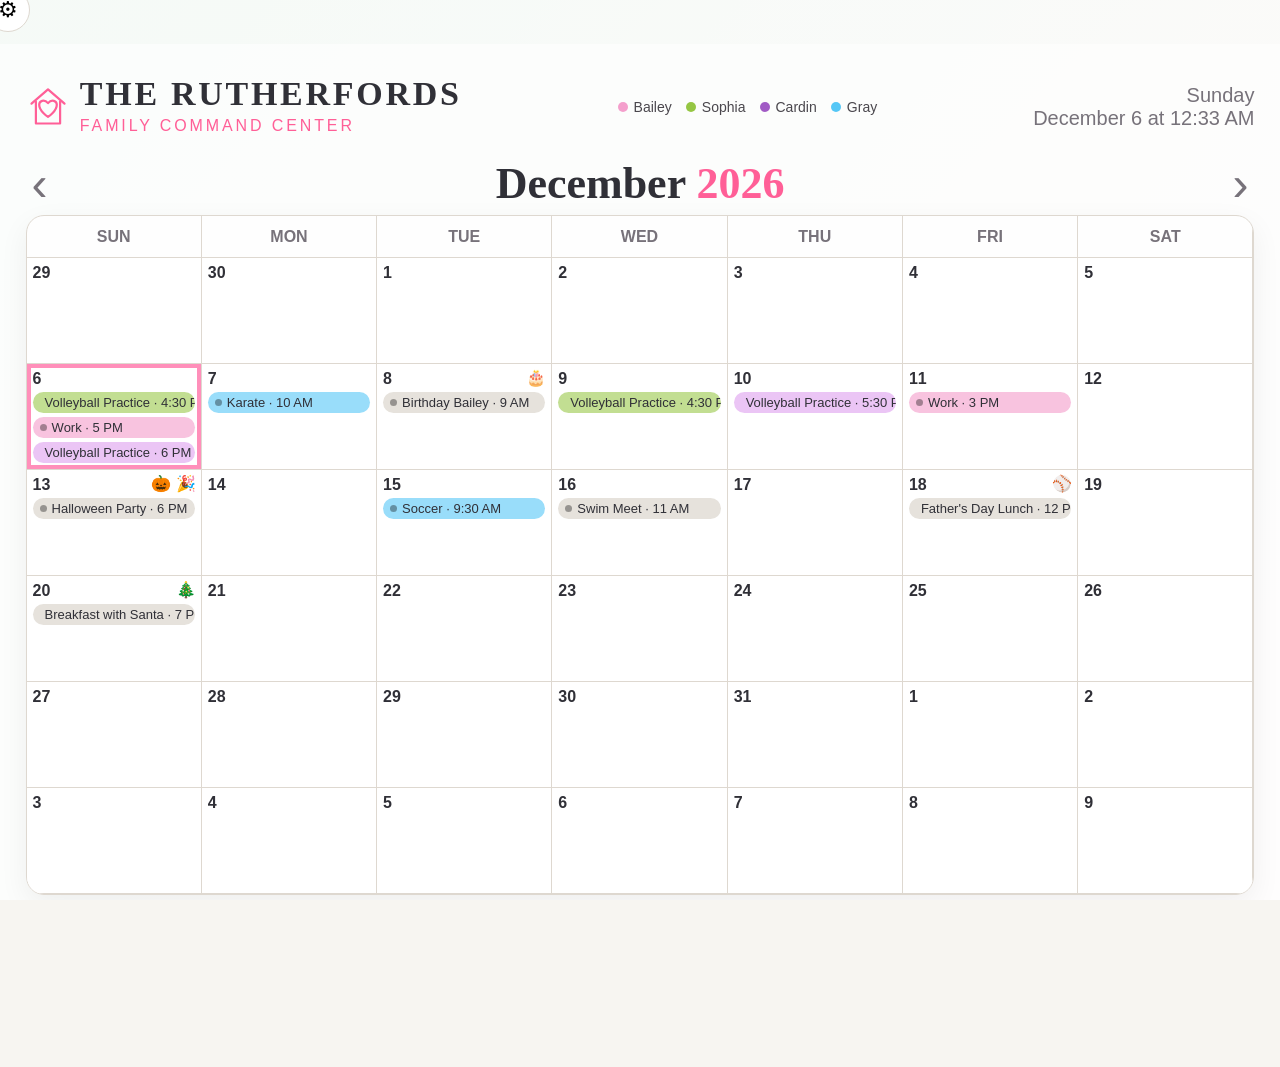
==== commit 69f4f34d: "Add files via upload v2.9 More Icons and New Page" ====
--- a/index.html
+++ b/index.html
@@ -4,7 +4,7 @@
   <meta charset="utf-8">
   <meta name="viewport" content="width=device-width,initial-scale=1">
   <title>The Rutherfords | Family Command Center</title>
-  <link rel="stylesheet" href="styles.css?v=15">
+  <link rel="stylesheet" href="styles.css?v=16">
 </head>
 <body>
   <div id="app">
@@ -98,6 +98,7 @@
 
       <main class="today-main">
         <div class="title-row"><h2>Today</h2><span id="todayFull"></span></div>
+        <div id="todayStatusBar" class="family-status-bar"></div>
         <div id="todayEvents"></div>
       </main>
     </div>
@@ -105,12 +106,67 @@
     <div id="todayWidgets" class="widgets"></div>
   </section>
 
+
+  <section id="rightnow" class="slide right-now-slide">
+    <header class="brand-header">
+      <div class="brand-lockup">
+        <img class="brand-home" src="rutherford-logo.svg?v=6" alt="">
+        <div><h1>THE RUTHERFORDS</h1><p>FAMILY COMMAND CENTER</p></div>
+      </div>
+      <div class="family-legend" aria-label="Family color legend">
+        <span><i class="legend-dot bailey-dot"></i>Bailey</span>
+        <span><i class="legend-dot sophia-dot"></i>Sophia</span>
+        <span><i class="legend-dot cardin-dot"></i>Cardin</span>
+        <span><i class="legend-dot gray-dot"></i>Gray</span>
+      </div>
+      <div id="clock4"></div>
+    </header>
+
+    <div class="right-now-heading">
+      <div>
+        <div id="rightNowGreeting" class="right-now-greeting">Good Evening</div>
+        <h2>Right Now</h2>
+      </div>
+      <div id="rightNowDate" class="right-now-date"></div>
+    </div>
+
+    <div class="right-now-grid">
+      <section class="right-now-card right-now-weather">
+        <div class="right-now-card-title">Today’s Weather</div>
+        <div class="right-now-weather-main" id="rightNowWeatherMain">89° · Sunny</div>
+        <div class="right-now-card-sub" id="rightNowWeatherSub"></div>
+      </section>
+
+      <section class="right-now-card right-now-status">
+        <div class="right-now-card-title">Family Status</div>
+        <div id="rightNowStatusBar" class="right-now-status-list"></div>
+      </section>
+
+      <section class="right-now-card right-now-schedule">
+        <div class="right-now-card-title">Today’s Schedule</div>
+        <div id="rightNowSchedule" class="right-now-schedule-list"></div>
+      </section>
+
+      <section class="right-now-card right-now-birthdays">
+        <div class="right-now-card-title">Birthdays</div>
+        <div id="rightNowBirthdays" class="right-now-simple-list"></div>
+      </section>
+
+      <section class="right-now-card right-now-countdown">
+        <div class="right-now-card-title">Countdown</div>
+        <div id="rightNowCountdown" class="right-now-countdown-value"></div>
+      </section>
+    </div>
+
+    <div id="rightNowWidgets" class="widgets"></div>
+  </section>
+
   <section id="memory" class="slide memory">
     <div><h1>THE RUTHERFORDS</h1><h2>Family Memory</h2><p>Replace this placeholder with a favorite family photo.</p></div>
   </section>
 
   <div class="dots">
-    <button data-slide="0" class="active"></button><button data-slide="1"></button><button data-slide="2"></button>
+    <button data-slide="0" class="active"></button><button data-slide="1"></button><button data-slide="2"></button><button data-slide="3"></button>
   </div>
 
 
@@ -212,11 +268,11 @@
       <label>Weather location <input id="weatherLocation" type="text" placeholder="Smiths Station, AL"></label>
 
       <div class="actions"><button id="resetBtn" type="button">Reset</button><button id="saveBtn" value="save">Save & Close</button></div>
-      <p class="version">Version 2.8 · Settings & Background Fix</p>
+      <p class="version">Version 2.9 · Right Now & Smart Icons</p>
     </form>
   </dialog>
 
-  <script src="msal-browser.min.js?v=15"></script>
-  <script src="app.js?v=15"></script>
+  <script src="msal-browser.min.js?v=16"></script>
+  <script src="app.js?v=16"></script>
 </body>
 </html>
--- a/styles.css
+++ b/styles.css
@@ -1270,3 +1270,210 @@
 .theme-october  { --art: linear-gradient(135deg,#ffd7b6,#fff0e0); }
 .theme-november { --art: linear-gradient(135deg,#e7c7a7,#fff4e5); }
 .theme-december { --art: linear-gradient(135deg,#dceee2,#fff0f2); }
+
+
+/* =========================================================
+   Version 2.9 — Smart icons, Whitney yellow, Right Now
+   ========================================================= */
+
+:root{
+  --whitney:#f5d766;
+}
+
+.whitney{
+  background:var(--whitney)!important;
+}
+.pill.whitney,.week-event.whitney,.today-event.whitney,.right-now-schedule-item.whitney{
+  background:var(--whitney)!important;
+}
+
+/* Family status bar */
+.family-status-bar{
+  display:flex;
+  flex-wrap:wrap;
+  gap:8px;
+  min-height:42px;
+  padding:5px 0 8px;
+}
+.status-chip{
+  display:inline-flex;
+  align-items:center;
+  min-height:34px;
+  padding:7px 12px;
+  border-radius:999px;
+  background:#ece8e2;
+  font-weight:700;
+  font-size:14px;
+}
+.status-chip.bailey{background:var(--bailey)}
+.status-chip.sophia{background:var(--sophia)}
+.status-chip.cardin{background:var(--cardin)}
+.status-chip.gray{background:var(--gray)}
+.status-chip.whitney{background:var(--whitney)}
+
+#todayEvents{
+  height:calc(100% - 114px)!important;
+}
+
+/* Right Now slide */
+.right-now-slide{
+  display:none;
+}
+.right-now-slide.active{
+  display:flex;
+}
+.right-now-heading{
+  display:flex;
+  align-items:end;
+  justify-content:space-between;
+  min-height:96px;
+  padding:4px 0 14px;
+}
+.right-now-greeting{
+  color:var(--accent-pink);
+  font-size:18px;
+  letter-spacing:.16em;
+  text-transform:uppercase;
+  font-weight:800;
+}
+.right-now-heading h2{
+  margin:3px 0 0;
+  font:58px/1 Georgia,serif;
+}
+.right-now-date{
+  color:var(--muted);
+  font-size:18px;
+  padding-bottom:8px;
+}
+.right-now-grid{
+  flex:1 1 auto;
+  min-height:0;
+  display:grid;
+  grid-template-columns:1fr 1.35fr 1fr;
+  grid-template-rows:1fr 1fr;
+  gap:14px;
+}
+.right-now-card{
+  border:1px solid var(--line);
+  border-radius:18px;
+  background:rgba(255,255,255,.82);
+  padding:18px;
+  min-height:0;
+  overflow:hidden;
+}
+.right-now-card-title{
+  color:var(--muted);
+  text-transform:uppercase;
+  letter-spacing:.12em;
+  font-size:13px;
+  font-weight:800;
+  margin-bottom:12px;
+}
+.right-now-weather{
+  grid-column:1;
+  grid-row:1;
+}
+.right-now-weather-main{
+  font:42px/1.05 Georgia,serif;
+}
+.right-now-card-sub{
+  margin-top:10px;
+  color:var(--muted);
+  font-size:15px;
+}
+.right-now-status{
+  grid-column:1;
+  grid-row:2;
+}
+.right-now-status-list{
+  display:flex;
+  flex-direction:column;
+  gap:9px;
+}
+.right-now-schedule{
+  grid-column:2;
+  grid-row:1 / span 2;
+}
+.right-now-schedule-list{
+  display:flex;
+  flex-direction:column;
+  gap:8px;
+}
+.right-now-schedule-item{
+  display:grid;
+  grid-template-columns:86px 1fr;
+  align-items:center;
+  gap:10px;
+  padding:11px 13px;
+  border-radius:12px;
+  background:#eeeae5;
+}
+.right-now-schedule-item.bailey{background:var(--bailey)}
+.right-now-schedule-item.sophia{background:var(--sophia)}
+.right-now-schedule-item.cardin{background:var(--cardin)}
+.right-now-schedule-item.gray{background:var(--gray)}
+.right-now-schedule-item span{
+  color:#5f5b63;
+  font-size:14px;
+}
+.right-now-schedule-item strong{
+  font-size:18px;
+}
+.right-now-birthdays{
+  grid-column:3;
+  grid-row:1;
+}
+.right-now-simple-list{
+  display:flex;
+  flex-direction:column;
+  gap:12px;
+}
+.right-now-simple-list>div{
+  display:flex;
+  justify-content:space-between;
+  gap:12px;
+  padding-bottom:9px;
+  border-bottom:1px solid var(--line);
+}
+.right-now-simple-list span{
+  color:var(--muted);
+}
+.right-now-countdown{
+  grid-column:3;
+  grid-row:2;
+  display:flex;
+  flex-direction:column;
+}
+.right-now-countdown-value{
+  flex:1;
+  display:grid;
+  place-content:center;
+  text-align:center;
+}
+.right-now-countdown-value strong{
+  display:block;
+  font:72px/1 Georgia,serif;
+  color:var(--accent-pink);
+}
+.right-now-countdown-value span{
+  display:block;
+  margin-top:7px;
+  font-size:20px;
+}
+.right-now-empty{
+  color:var(--muted);
+  font-style:italic;
+}
+
+.fire-tv .right-now-heading h2{
+  font-size:54px!important;
+}
+.fire-tv .right-now-greeting{
+  font-size:17px!important;
+}
+.fire-tv .right-now-card-title{
+  font-size:14px!important;
+}
+.fire-tv .right-now-schedule-item strong{
+  font-size:19px!important;
+}
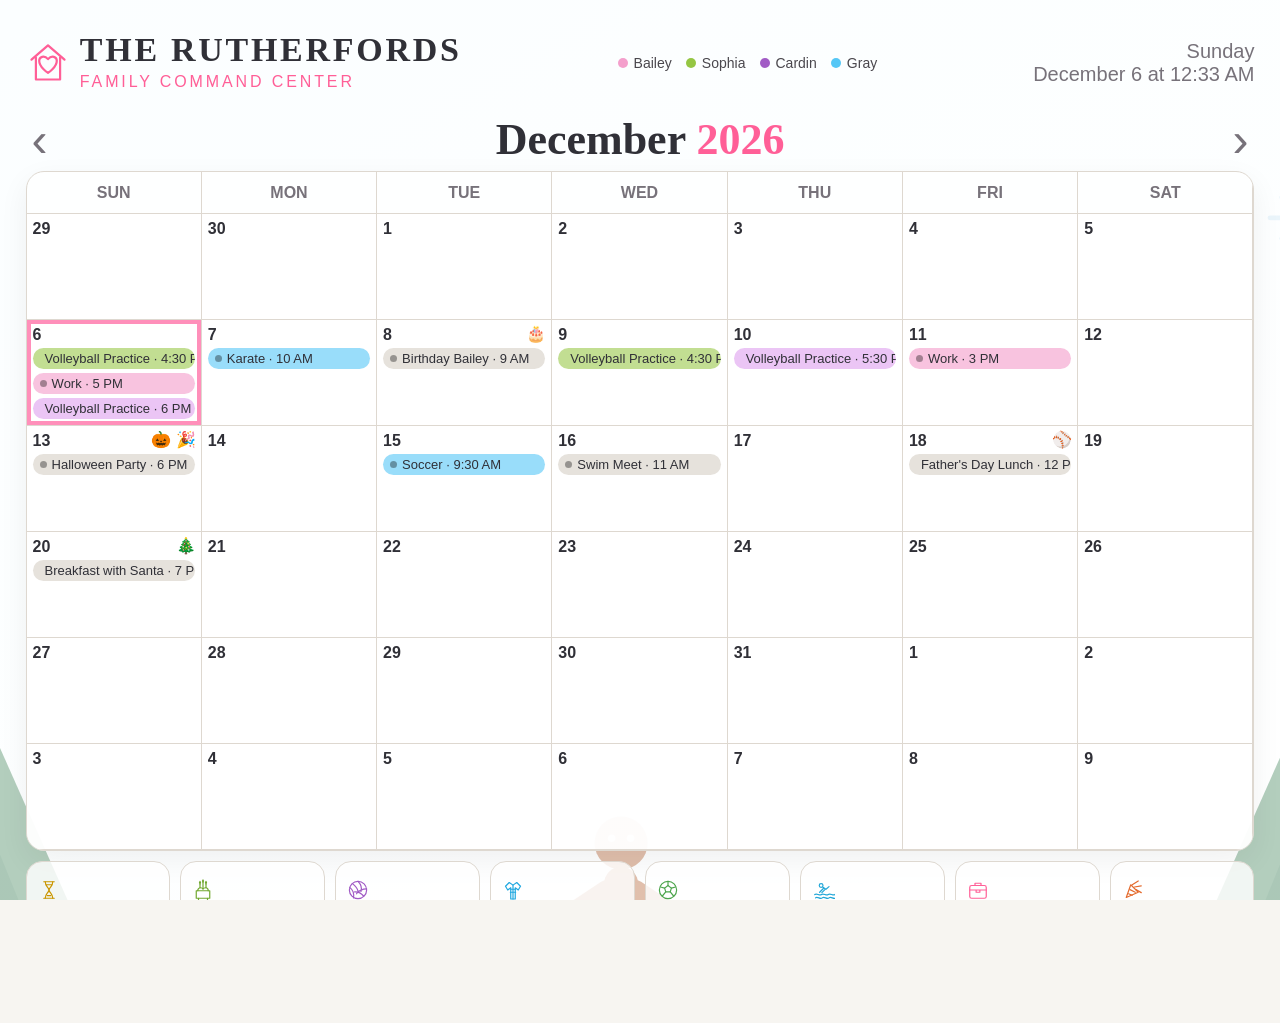
==== commit 73cca956: "Add files via upload 3.1 Monthly and Birthday Background Updates and Settings Updates" ====
--- a/index.html
+++ b/index.html
@@ -4,7 +4,7 @@
   <meta charset="utf-8">
   <meta name="viewport" content="width=device-width,initial-scale=1">
   <title>The Rutherfords | Family Command Center</title>
-  <link rel="stylesheet" href="styles.css?v=16">
+  <link rel="stylesheet" href="styles.css?v=18">
 </head>
 <body>
   <div id="app">
@@ -175,6 +175,8 @@
   <dialog id="settings">
     <form method="dialog">
       <div class="dialog-head"><h2>Dashboard Settings</h2><button value="cancel">×</button></div>
+      <button type="button" id="settingsScrollUp" class="settings-scroll settings-scroll-up" aria-label="Scroll settings up">▲</button>
+      <button type="button" id="settingsScrollDown" class="settings-scroll settings-scroll-down" aria-label="Scroll settings down">▼</button>
 
       
       <section class="settings-section microsoft-section">
@@ -268,11 +270,11 @@
       <label>Weather location <input id="weatherLocation" type="text" placeholder="Smiths Station, AL"></label>
 
       <div class="actions"><button id="resetBtn" type="button">Reset</button><button id="saveBtn" value="save">Save & Close</button></div>
-      <p class="version">Version 2.9 · Right Now & Smart Icons</p>
+      <p class="version">Version 3.1 · Birthday Day Theme</p>
     </form>
   </dialog>
 
-  <script src="msal-browser.min.js?v=16"></script>
-  <script src="app.js?v=16"></script>
+  <script src="msal-browser.min.js?v=18"></script>
+  <script src="app.js?v=18"></script>
 </body>
 </html>
--- a/styles.css
+++ b/styles.css
@@ -1477,3 +1477,162 @@
 .fire-tv .right-now-schedule-item strong{
   font-size:19px!important;
 }
+
+
+/* =========================================================
+   Version 3.0 — Illustrated monthly themes + TV controls
+   ========================================================= */
+
+/* Use the original illustrated edge-scene approach. */
+#themeBackdrop {
+  background-image:
+    linear-gradient(rgba(255,255,255,.28), rgba(255,255,255,.28)),
+    var(--month-theme-image, none),
+    linear-gradient(var(--bg), var(--bg)) !important;
+  background-size: cover, cover, cover !important;
+  background-position: center !important;
+  background-repeat: no-repeat !important;
+}
+
+body.has-custom-background #themeBackdrop {
+  background-image:
+    linear-gradient(rgba(255,255,255,.42), rgba(255,255,255,.42)),
+    var(--custom-art),
+    linear-gradient(var(--bg), var(--bg)) !important;
+}
+
+/* Keep calendar readable while allowing decorative edges to show. */
+.slide {
+  background: rgba(255,255,255,.40) !important;
+}
+.month-grid,
+.week-grid,
+.today-main,
+.today-side,
+.right-now-card {
+  background: rgba(255,255,255,.76) !important;
+}
+.day,
+.week-col,
+.date-card,
+.info-card,
+.widget {
+  background-color: rgba(255,255,255,.82) !important;
+}
+
+/* Settings scroll buttons for Fire TV remote/touch. */
+dialog#settings {
+  position: relative !important;
+}
+
+.settings-scroll {
+  position: absolute;
+  right: 12px;
+  z-index: 30;
+  width: 48px;
+  height: 48px;
+  border-radius: 50%;
+  border: 1px solid #d8d1c8;
+  background: rgba(255,255,255,.96);
+  color: #3d3940;
+  font-size: 22px !important;
+  font-weight: 900;
+  box-shadow: 0 5px 18px rgba(50,40,45,.18);
+  cursor: pointer;
+}
+
+.settings-scroll-up {
+  top: 68px;
+}
+
+.settings-scroll-down {
+  bottom: 68px;
+}
+
+.settings-scroll:disabled {
+  opacity: .28;
+  cursor: default;
+}
+
+/* Put the gear back in the bottom-right corner of the scaled dashboard. */
+.settings-btn {
+  position: absolute !important;
+  right: 22px !important;
+  bottom: 22px !important;
+  z-index: 40 !important;
+}
+
+.fire-tv .settings-btn {
+  position: absolute !important;
+  right: 26px !important;
+  bottom: 24px !important;
+  width: 50px !important;
+  height: 50px !important;
+  font-size: 24px !important;
+}
+
+/* Make the illustrated themes clearly visible on the TV. */
+.fire-tv #themeBackdrop {
+  background-image:
+    linear-gradient(rgba(255,255,255,.18), rgba(255,255,255,.18)),
+    var(--month-theme-image, none),
+    linear-gradient(var(--bg), var(--bg)) !important;
+}
+
+.fire-tv .slide {
+  background: rgba(255,255,255,.30) !important;
+}
+
+.fire-tv .month-grid,
+.fire-tv .week-grid,
+.fire-tv .today-main,
+.fire-tv .today-side,
+.fire-tv .right-now-card {
+  background: rgba(255,255,255,.72) !important;
+}
+
+@media (max-width: 700px) {
+  .settings-scroll {
+    width: 42px;
+    height: 42px;
+    right: 8px;
+  }
+}
+
+
+/* =========================================================
+   Version 3.1 — Birthday-only daily theme
+   ========================================================= */
+
+.theme-birthday-day #themeBackdrop {
+  background-image:
+    linear-gradient(rgba(255,255,255,.14),rgba(255,255,255,.14)),
+    url("theme-birthday.svg?v=18"),
+    linear-gradient(var(--bg),var(--bg)) !important;
+  background-size:cover,cover,cover!important;
+  background-position:center!important;
+}
+
+.theme-birthday-day .slide {
+  background:rgba(255,255,255,.25)!important;
+}
+
+.theme-birthday-day .month-grid,
+.theme-birthday-day .week-grid,
+.theme-birthday-day .today-main,
+.theme-birthday-day .today-side,
+.theme-birthday-day .right-now-card {
+  background:rgba(255,255,255,.70)!important;
+}
+
+.theme-birthday-day .brand-lockup p,
+.theme-birthday-day .right-now-greeting {
+  color:#f05f98!important;
+}
+
+.theme-birthday-day #monthTitle::after {
+  content:"  🎂";
+  font-family:Arial,sans-serif;
+  font-size:.58em;
+  vertical-align:middle;
+}
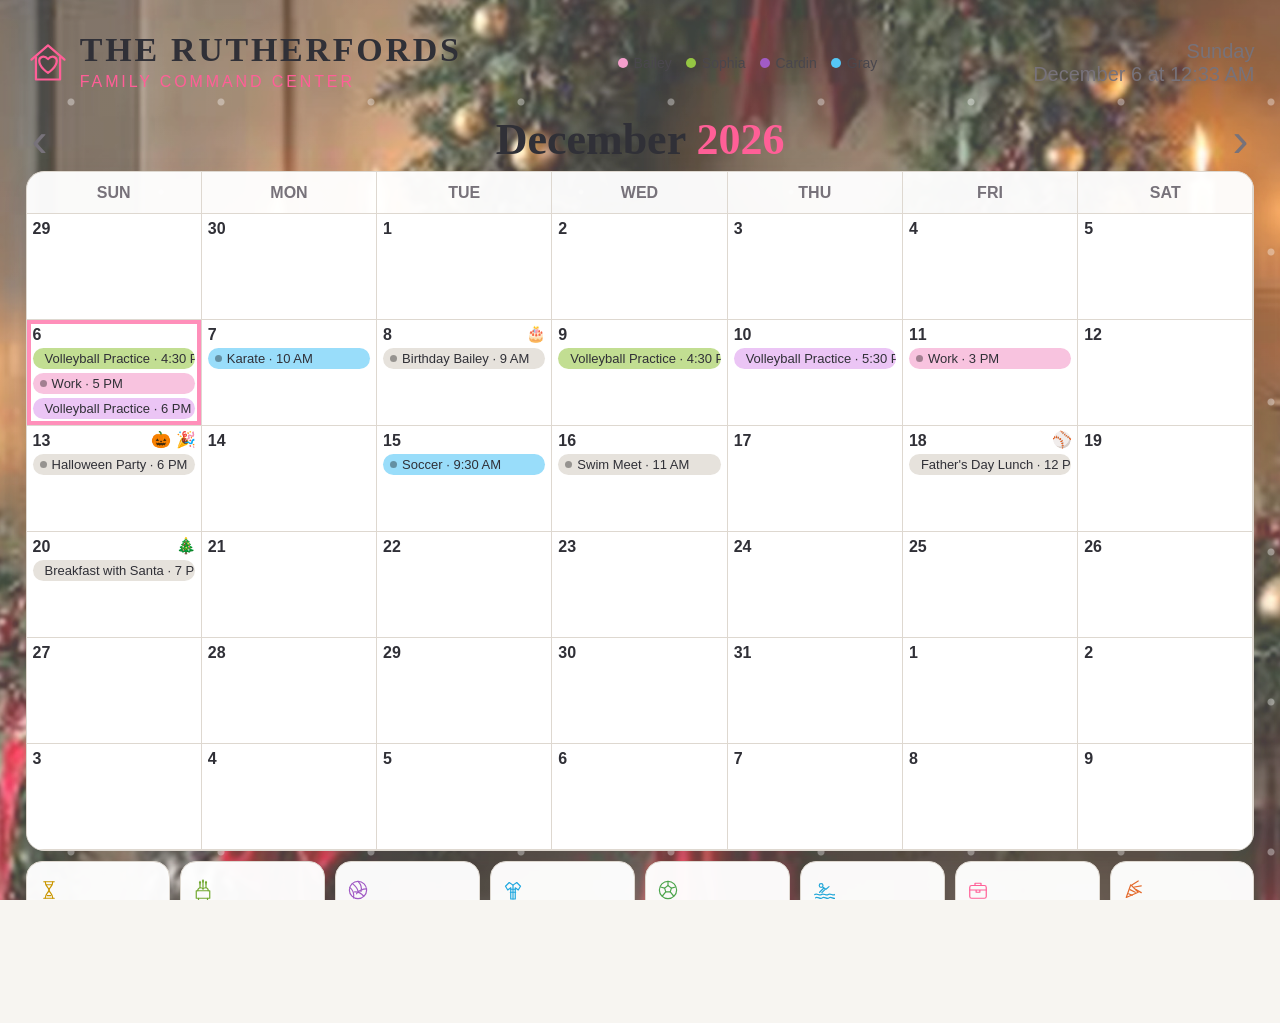
==== commit ae1509f1: "Add files via upload v3.2 Seasonal/Monthly Updated Backgrounds & Debug" ====
--- a/index.html
+++ b/index.html
@@ -4,11 +4,12 @@
   <meta charset="utf-8">
   <meta name="viewport" content="width=device-width,initial-scale=1">
   <title>The Rutherfords | Family Command Center</title>
-  <link rel="stylesheet" href="styles.css?v=18">
+  <link rel="stylesheet" href="styles.css?v=19">
 </head>
 <body>
   <div id="app">
     <div id="themeBackdrop" aria-hidden="true"></div>
+    <div id="seasonalAnimation" aria-hidden="true"></div>
   <button id="settingsBtn" class="settings-btn">⚙</button>
 
   <section id="month" class="slide active">
@@ -270,11 +271,11 @@
       <label>Weather location <input id="weatherLocation" type="text" placeholder="Smiths Station, AL"></label>
 
       <div class="actions"><button id="resetBtn" type="button">Reset</button><button id="saveBtn" value="save">Save & Close</button></div>
-      <p class="version">Version 3.1 · Birthday Day Theme</p>
+      <p class="version">Version 3.2 · Reference Seasonal Backgrounds</p>
     </form>
   </dialog>
 
-  <script src="msal-browser.min.js?v=18"></script>
-  <script src="app.js?v=18"></script>
+  <script src="msal-browser.min.js?v=19"></script>
+  <script src="app.js?v=19"></script>
 </body>
 </html>
--- a/styles.css
+++ b/styles.css
@@ -1636,3 +1636,84 @@
   font-size:.58em;
   vertical-align:middle;
 }
+
+
+/* =========================================================
+   Version 3.2 — reference-inspired seasonal backgrounds
+   White calendar surfaces with artwork behind them
+   ========================================================= */
+
+#themeBackdrop{
+  background-image:
+    linear-gradient(rgba(255,255,255,.08),rgba(255,255,255,.08)),
+    var(--month-theme-image,none),
+    linear-gradient(var(--bg),var(--bg))!important;
+  background-size:cover,cover,cover!important;
+  background-position:center!important;
+  background-repeat:no-repeat!important;
+}
+
+body.has-custom-background #themeBackdrop{
+  background-image:
+    linear-gradient(rgba(255,255,255,.10),rgba(255,255,255,.10)),
+    var(--custom-art),
+    linear-gradient(var(--bg),var(--bg))!important;
+}
+
+/* Calendar stays white and clean; seasonal art remains outside/behind it. */
+.slide{background:rgba(255,255,255,.18)!important;}
+.month-grid,.week-grid,.today-main,.today-side,.right-now-card{
+  background:rgba(255,255,255,.96)!important;
+  box-shadow:0 8px 26px rgba(68,55,62,.09)!important;
+}
+.day,.week-col,.date-card,.info-card,.widget{
+  background-color:rgba(255,255,255,.97)!important;
+}
+.brand-header,.title-row,.right-now-heading{background:transparent!important;}
+
+/* Make monthly art clearly visible around the page edges. */
+.fire-tv #themeBackdrop{
+  background-image:
+    linear-gradient(rgba(255,255,255,.04),rgba(255,255,255,.04)),
+    var(--month-theme-image,none),
+    linear-gradient(var(--bg),var(--bg))!important;
+}
+.fire-tv .slide{background:rgba(255,255,255,.12)!important;}
+.fire-tv .month-grid,.fire-tv .week-grid,.fire-tv .today-main,.fire-tv .today-side,.fire-tv .right-now-card{
+  background:rgba(255,255,255,.96)!important;
+}
+
+/* Seasonal motion layer */
+#seasonalAnimation{position:absolute;inset:0;z-index:1;pointer-events:none;overflow:hidden;}
+#app>.slide,#app>.dots,#app>.settings-btn{position:relative;z-index:2;}
+#seasonalAnimation::before,#seasonalAnimation::after{content:"";position:absolute;inset:-12%;pointer-events:none;}
+
+.theme-january #seasonalAnimation::before,.theme-december #seasonalAnimation::before{
+  background-image:radial-gradient(circle,#fff 0 3px,transparent 4px),radial-gradient(circle,#fff 0 2px,transparent 3px);
+  background-size:150px 150px,210px 210px;opacity:.36;animation:snowDrift 18s linear infinite;
+}
+@keyframes snowDrift{from{transform:translateY(-10%)}to{transform:translateY(14%)}}
+
+.theme-february #seasonalAnimation::before{
+  background-image:radial-gradient(circle,rgba(239,127,162,.55) 0 6px,transparent 7px),radial-gradient(circle,rgba(246,171,194,.45) 0 4px,transparent 5px);
+  background-size:250px 250px,360px 360px;opacity:.22;animation:floatHearts 22s linear infinite;
+}
+@keyframes floatHearts{from{transform:translateY(10%)}to{transform:translateY(-12%)}}
+
+.theme-march #seasonalAnimation::before,.theme-april #seasonalAnimation::before,.theme-may #seasonalAnimation::before{
+  background-image:radial-gradient(circle,rgba(102,160,96,.45) 0 5px,transparent 6px);
+  background-size:250px 250px;opacity:.16;animation:springDrift 26s linear infinite;
+}
+@keyframes springDrift{from{transform:translate(-4%,-4%)}to{transform:translate(4%,7%)}}
+
+.theme-july #seasonalAnimation::before{
+  background-image:radial-gradient(circle,rgba(255,255,255,.9) 0 2px,transparent 3px),radial-gradient(circle,rgba(215,76,88,.65) 0 2px,transparent 3px),radial-gradient(circle,rgba(60,91,150,.65) 0 2px,transparent 3px);
+  background-size:180px 180px,260px 260px,330px 330px;opacity:.18;animation:patrioticTwinkle 4s ease-in-out infinite alternate;
+}
+@keyframes patrioticTwinkle{from{opacity:.06}to{opacity:.24}}
+
+.theme-september #seasonalAnimation::before,.theme-october #seasonalAnimation::before,.theme-november #seasonalAnimation::before{
+  background-image:radial-gradient(ellipse,rgba(211,112,42,.62) 0 7px,transparent 8px),radial-gradient(ellipse,rgba(165,75,34,.48) 0 6px,transparent 7px);
+  background-size:280px 280px,390px 390px;opacity:.22;animation:fallLeaves 24s linear infinite;
+}
+@keyframes fallLeaves{from{transform:translate(-5%,-10%) rotate(0)}to{transform:translate(7%,14%) rotate(16deg)}}
